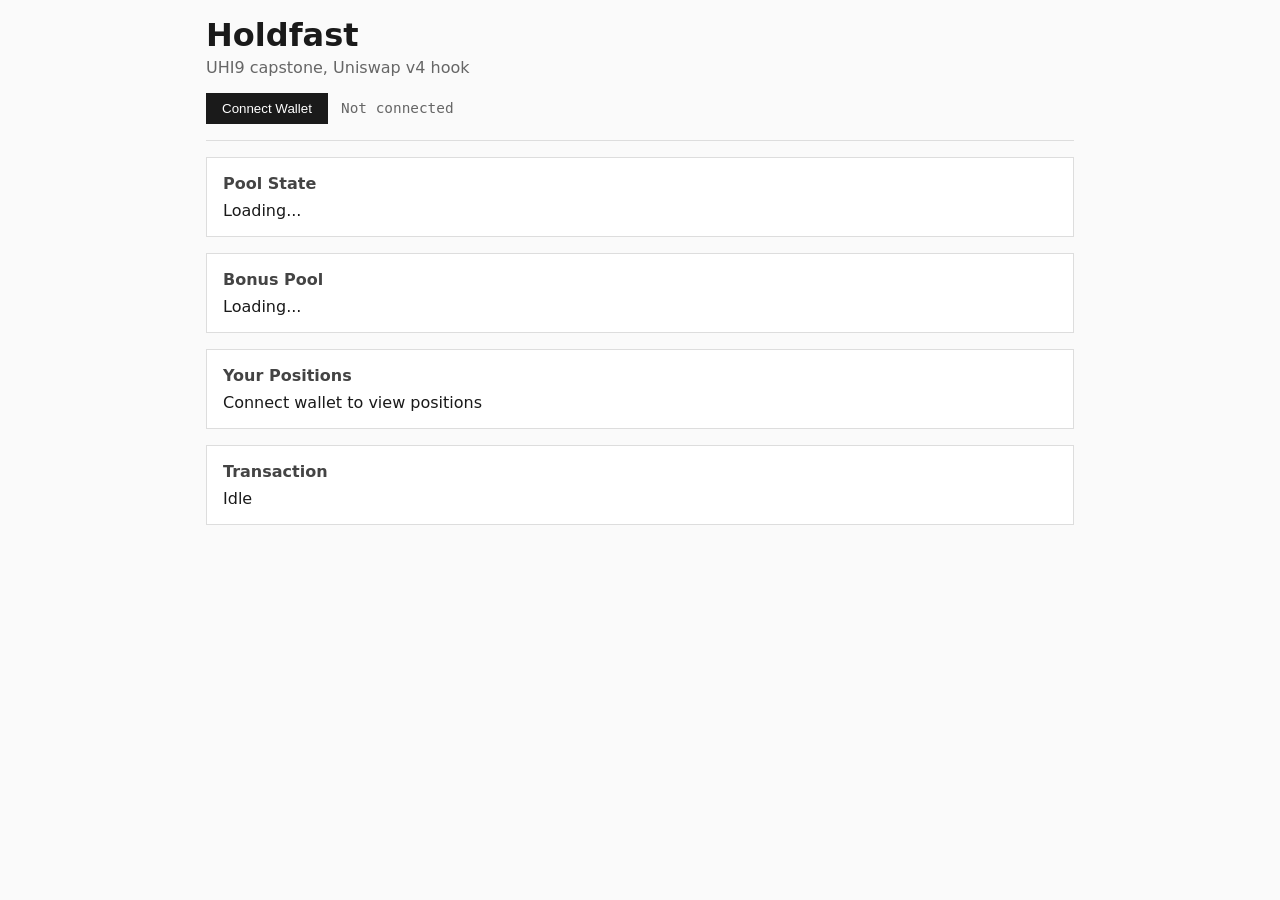
==== frontend/index.html @ cffe6409 "feat(frontend): scaffold vanilla JS dashboard with viem" ====
<!DOCTYPE html>
<html lang="en">
<head>
  <meta charset="UTF-8" />
  <title>Holdfast</title>
  <link rel="stylesheet" href="style.css" />
</head>
<body>
  <header>
    <h1>Holdfast</h1>
    <p class="subtitle">UHI9 capstone, Uniswap v4 hook</p>
    <button id="connect-btn">Connect Wallet</button>
    <span id="wallet-status">Not connected</span>
  </header>

  <main>
    <section id="pool-state">
      <h2>Pool State</h2>
      <div id="pool-state-body">Loading...</div>
    </section>

    <section id="bonus-pool">
      <h2>Bonus Pool</h2>
      <div id="bonus-pool-body">Loading...</div>
    </section>

    <section id="positions">
      <h2>Your Positions</h2>
      <div id="positions-body">Connect wallet to view positions</div>
    </section>

    <section id="tx-status">
      <h2>Transaction</h2>
      <div id="tx-status-body">Idle</div>
    </section>
  </main>

  <script type="module" src="script.js"></script>
</body>
</html>
---- frontend/style.css ----
* { box-sizing: border-box; }

body {
  font-family: system-ui, -apple-system, sans-serif;
  max-width: 900px;
  margin: 0 auto;
  padding: 1rem;
  background: #fafafa;
  color: #1a1a1a;
}

header {
  border-bottom: 1px solid #ddd;
  padding-bottom: 1rem;
  margin-bottom: 1rem;
}

h1 { margin: 0; }
.subtitle { color: #666; margin: 0.25rem 0 1rem; }

section {
  background: #fff;
  border: 1px solid #ddd;
  padding: 1rem;
  margin-bottom: 1rem;
}

section h2 {
  margin: 0 0 0.5rem;
  font-size: 1rem;
  color: #444;
}

button {
  padding: 0.5rem 1rem;
  background: #1a1a1a;
  color: #fff;
  border: none;
  cursor: pointer;
}

button:disabled {
  background: #999;
  cursor: not-allowed;
}

#wallet-status {
  margin-left: 0.5rem;
  font-family: monospace;
  font-size: 0.9rem;
  color: #666;
}

.position-card {
  border: 1px solid #ddd;
  padding: 0.75rem;
  margin-bottom: 0.5rem;
}

.progress-bar {
  background: #eee;
  height: 8px;
  margin: 0.25rem 0;
}

.progress-bar-fill {
  background: #1a1a1a;
  height: 100%;
}

.tier-bronze { color: #cd7f32; }
.tier-silver { color: #999; }
.tier-gold { color: #d4a017; }
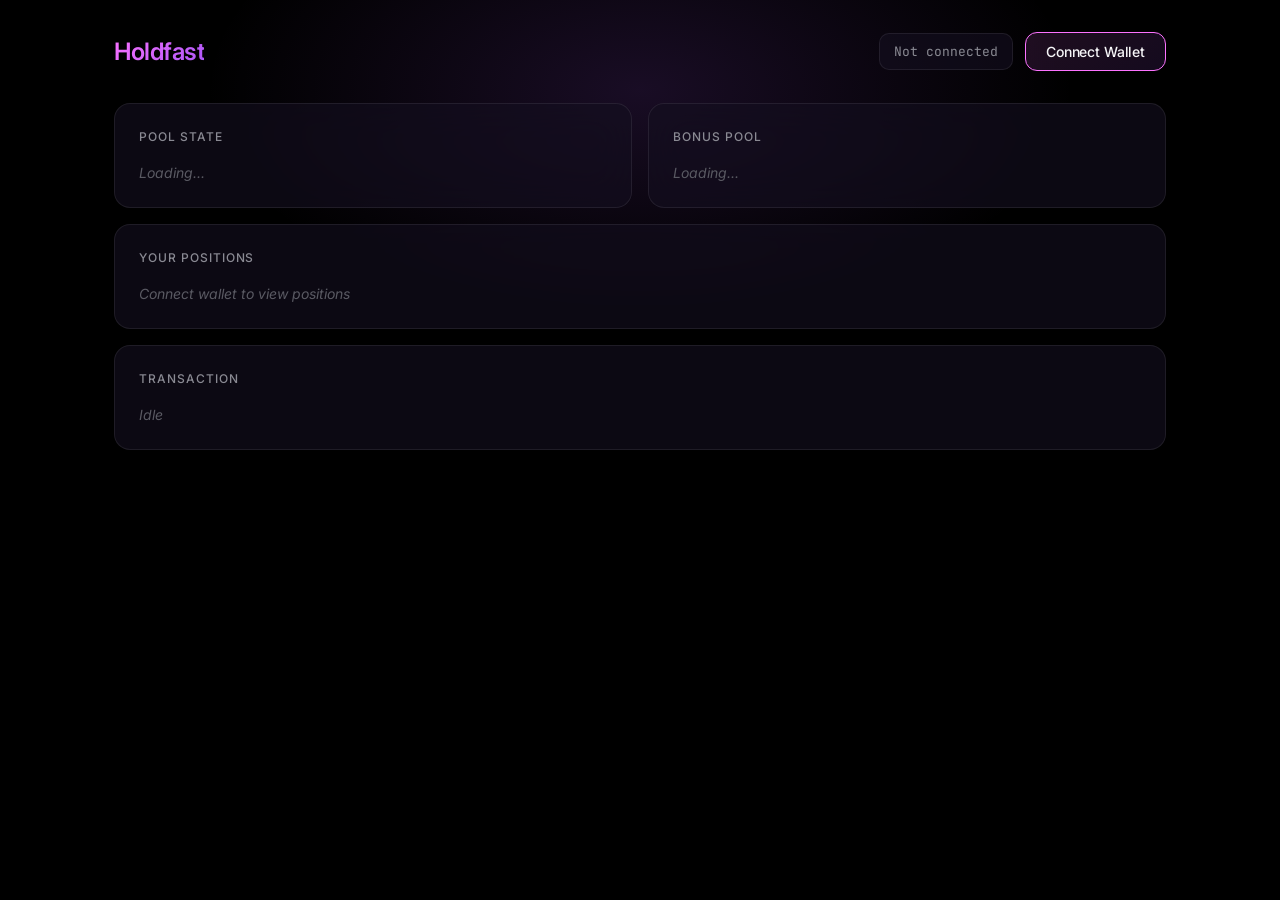
==== commit 87002b92: "feat(frontend): apply Unichain-inspired dark theme with glassmorphism" ====
--- a/frontend/index.html
+++ b/frontend/index.html
@@ -2,36 +2,49 @@
 <html lang="en">
 <head>
   <meta charset="UTF-8" />
+  <meta name="viewport" content="width=device-width, initial-scale=1.0" />
   <title>Holdfast</title>
+  <link rel="preconnect" href="https://fonts.googleapis.com">
+  <link rel="preconnect" href="https://fonts.gstatic.com" crossorigin>
+  <link href="https://fonts.googleapis.com/css2?family=Inter:wght@400;500;600;700&family=JetBrains+Mono:wght@400;500&display=swap" rel="stylesheet">
   <link rel="stylesheet" href="style.css" />
 </head>
 <body>
   <header>
     <h1>Holdfast</h1>
-    <p class="subtitle">UHI9 capstone, Uniswap v4 hook</p>
-    <button id="connect-btn">Connect Wallet</button>
-    <span id="wallet-status">Not connected</span>
+    <div id="wallet-actions">
+      <span id="wallet-status">Not connected</span>
+      <button id="connect-btn">Connect Wallet</button>
+    </div>
   </header>
 
   <main>
     <section id="pool-state">
       <h2>Pool State</h2>
-      <div id="pool-state-body">Loading...</div>
+      <div id="pool-state-body">
+        <p class="muted">Loading...</p>
+      </div>
     </section>
 
     <section id="bonus-pool">
       <h2>Bonus Pool</h2>
-      <div id="bonus-pool-body">Loading...</div>
+      <div id="bonus-pool-body">
+        <p class="muted">Loading...</p>
+      </div>
     </section>
 
     <section id="positions">
       <h2>Your Positions</h2>
-      <div id="positions-body">Connect wallet to view positions</div>
+      <div id="positions-body">
+        <p class="muted">Connect wallet to view positions</p>
+      </div>
     </section>
 
     <section id="tx-status">
       <h2>Transaction</h2>
-      <div id="tx-status-body">Idle</div>
+      <div id="tx-status-body">
+        <p class="muted">Idle</p>
+      </div>
     </section>
   </main>
 
--- a/frontend/style.css
+++ b/frontend/style.css
@@ -1,73 +1,296 @@
-* { box-sizing: border-box; }
+:root {
+  --bg: #000000;
+  --surface: rgba(20, 16, 32, 0.6);
+  --surface-hover: rgba(28, 22, 44, 0.7);
+  --border: rgba(255, 255, 255, 0.08);
+  --border-hover: rgba(255, 255, 255, 0.16);
+  --text: #f5f5f7;
+  --text-dim: #8a8a93;
+  --text-faint: #5a5a63;
+  --accent: #fc72ff;
+  --accent-2: #a855f7;
+  --accent-glow: rgba(252, 114, 255, 0.4);
+  --tier-bronze: #cd7f32;
+  --tier-silver: #c0c0c8;
+  --tier-gold: #f5c542;
+}
+
+* {
+  box-sizing: border-box;
+  margin: 0;
+  padding: 0;
+}
 
 body {
-  font-family: system-ui, -apple-system, sans-serif;
-  max-width: 900px;
+  font-family: 'Inter', -apple-system, BlinkMacSystemFont, sans-serif;
+  background: var(--bg);
+  color: var(--text);
+  min-height: 100vh;
+  line-height: 1.5;
+  overflow-x: hidden;
+  position: relative;
+}
+
+body::before {
+  content: '';
+  position: fixed;
+  top: -20%;
+  left: 50%;
+  transform: translateX(-50%);
+  width: 80%;
+  height: 60%;
+  background: radial-gradient(ellipse at center, rgba(168, 85, 247, 0.15) 0%, transparent 60%);
+  pointer-events: none;
+  z-index: 0;
+}
+
+header {
+  max-width: 1100px;
   margin: 0 auto;
-  padding: 1rem;
-  background: #fafafa;
-  color: #1a1a1a;
-}
-
-header {
-  border-bottom: 1px solid #ddd;
-  padding-bottom: 1rem;
+  padding: 2rem 1.5rem 1rem;
+  display: flex;
+  align-items: center;
+  justify-content: space-between;
+  position: relative;
+  z-index: 1;
+}
+
+header h1 {
+  font-size: 1.5rem;
+  font-weight: 600;
+  letter-spacing: -0.02em;
+  background: linear-gradient(135deg, #fc72ff 0%, #a855f7 100%);
+  -webkit-background-clip: text;
+  -webkit-text-fill-color: transparent;
+  background-clip: text;
+}
+
+#wallet-actions {
+  display: flex;
+  align-items: center;
+  gap: 0.75rem;
+}
+
+main {
+  max-width: 1100px;
+  margin: 0 auto;
+  padding: 1rem 1.5rem 4rem;
+  position: relative;
+  z-index: 1;
+  display: grid;
+  grid-template-columns: 1fr 1fr;
+  gap: 1rem;
+}
+
+section {
+  background: var(--surface);
+  border: 1px solid var(--border);
+  border-radius: 16px;
+  padding: 1.5rem;
+  backdrop-filter: blur(20px);
+  -webkit-backdrop-filter: blur(20px);
+  transition: border-color 0.2s ease;
+}
+
+section:hover {
+  border-color: var(--border-hover);
+}
+
+section h2 {
+  font-size: 0.75rem;
+  font-weight: 500;
+  text-transform: uppercase;
+  letter-spacing: 0.08em;
+  color: var(--text-dim);
   margin-bottom: 1rem;
 }
 
-h1 { margin: 0; }
-.subtitle { color: #666; margin: 0.25rem 0 1rem; }
-
-section {
-  background: #fff;
-  border: 1px solid #ddd;
-  padding: 1rem;
+#positions {
+  grid-column: 1 / -1;
+}
+
+#tx-status {
+  grid-column: 1 / -1;
+}
+
+button {
+  font-family: inherit;
+  font-size: 0.875rem;
+  font-weight: 500;
+  padding: 0.625rem 1.25rem;
+  border-radius: 12px;
+  border: 1px solid var(--accent);
+  background: linear-gradient(135deg, rgba(252, 114, 255, 0.12) 0%, rgba(168, 85, 247, 0.12) 100%);
+  color: var(--text);
+  cursor: pointer;
+  transition: all 0.2s ease;
+  letter-spacing: -0.01em;
+}
+
+button:hover:not(:disabled) {
+  background: linear-gradient(135deg, rgba(252, 114, 255, 0.2) 0%, rgba(168, 85, 247, 0.2) 100%);
+  box-shadow: 0 0 24px var(--accent-glow);
+}
+
+button:disabled {
+  opacity: 0.4;
+  cursor: not-allowed;
+  border-color: var(--border);
+  background: var(--surface);
+}
+
+#wallet-status {
+  font-family: 'JetBrains Mono', monospace;
+  font-size: 0.8125rem;
+  color: var(--text-dim);
+  padding: 0.5rem 0.875rem;
+  background: var(--surface);
+  border: 1px solid var(--border);
+  border-radius: 10px;
+}
+
+.stat-row {
+  display: flex;
+  justify-content: space-between;
+  align-items: center;
+  padding: 0.5rem 0;
+  font-size: 0.875rem;
+}
+
+.stat-row + .stat-row {
+  border-top: 1px solid var(--border);
+}
+
+.stat-label {
+  color: var(--text-dim);
+}
+
+.stat-value {
+  color: var(--text);
+  font-family: 'JetBrains Mono', monospace;
+  font-weight: 500;
+}
+
+.big-value {
+  font-size: 2rem;
+  font-weight: 600;
+  letter-spacing: -0.02em;
+  background: linear-gradient(135deg, #fc72ff 0%, #a855f7 100%);
+  -webkit-background-clip: text;
+  -webkit-text-fill-color: transparent;
+  background-clip: text;
+  margin: 0.5rem 0;
+}
+
+.muted {
+  color: var(--text-faint);
+  font-size: 0.875rem;
+  font-style: italic;
+}
+
+.position-card {
+  background: rgba(0, 0, 0, 0.3);
+  border: 1px solid var(--border);
+  border-radius: 12px;
+  padding: 1.25rem;
+  margin-top: 1rem;
+}
+
+.position-card + .position-card {
+  margin-top: 0.75rem;
+}
+
+.position-header {
+  display: flex;
+  align-items: center;
+  justify-content: space-between;
   margin-bottom: 1rem;
 }
 
-section h2 {
-  margin: 0 0 0.5rem;
-  font-size: 1rem;
-  color: #444;
-}
-
-button {
-  padding: 0.5rem 1rem;
-  background: #1a1a1a;
-  color: #fff;
-  border: none;
-  cursor: pointer;
-}
-
-button:disabled {
-  background: #999;
-  cursor: not-allowed;
-}
-
-#wallet-status {
-  margin-left: 0.5rem;
-  font-family: monospace;
+.position-id {
+  font-family: 'JetBrains Mono', monospace;
+  font-size: 0.875rem;
+  color: var(--text-dim);
+}
+
+.tier-badge {
+  display: inline-flex;
+  align-items: center;
+  gap: 0.4rem;
+  padding: 0.3rem 0.75rem;
+  border-radius: 999px;
+  font-size: 0.75rem;
+  font-weight: 600;
+  text-transform: uppercase;
+  letter-spacing: 0.06em;
+}
+
+.tier-badge::before {
+  content: '';
+  width: 6px;
+  height: 6px;
+  border-radius: 50%;
+  background: currentColor;
+}
+
+.tier-bronze { color: var(--tier-bronze); background: rgba(205, 127, 50, 0.12); border: 1px solid rgba(205, 127, 50, 0.3); }
+.tier-silver { color: var(--tier-silver); background: rgba(192, 192, 200, 0.12); border: 1px solid rgba(192, 192, 200, 0.3); }
+.tier-gold   { color: var(--tier-gold);   background: rgba(245, 197, 66, 0.14); border: 1px solid rgba(245, 197, 66, 0.35); }
+.tier-none   { color: var(--text-dim);    background: var(--surface);            border: 1px solid var(--border); }
+
+.position-stats {
+  display: grid;
+  grid-template-columns: repeat(2, 1fr);
+  gap: 0.75rem 1.5rem;
+  margin-bottom: 1rem;
+}
+
+.position-stat-label {
+  font-size: 0.75rem;
+  color: var(--text-dim);
+  text-transform: uppercase;
+  letter-spacing: 0.05em;
+  margin-bottom: 0.2rem;
+}
+
+.position-stat-value {
+  font-family: 'JetBrains Mono', monospace;
   font-size: 0.9rem;
-  color: #666;
-}
-
-.position-card {
-  border: 1px solid #ddd;
-  padding: 0.75rem;
-  margin-bottom: 0.5rem;
+  color: var(--text);
+}
+
+.progress-block {
+  margin: 1rem 0;
+}
+
+.progress-label {
+  display: flex;
+  justify-content: space-between;
+  font-size: 0.75rem;
+  color: var(--text-dim);
+  margin-bottom: 0.4rem;
 }
 
 .progress-bar {
-  background: #eee;
-  height: 8px;
-  margin: 0.25rem 0;
-}
-
-.progress-bar-fill {
-  background: #1a1a1a;
+  height: 6px;
+  background: rgba(255, 255, 255, 0.04);
+  border-radius: 3px;
+  overflow: hidden;
+  position: relative;
+}
+
+.progress-fill {
   height: 100%;
-}
-
-.tier-bronze { color: #cd7f32; }
-.tier-silver { color: #999; }
-.tier-gold { color: #d4a017; }
+  background: linear-gradient(90deg, #fc72ff 0%, #a855f7 100%);
+  border-radius: 3px;
+  transition: width 0.4s ease;
+  box-shadow: 0 0 12px var(--accent-glow);
+}
+
+.tx-pending { color: var(--accent); }
+.tx-success { color: #4ade80; }
+.tx-error   { color: #f87171; }
+
+@media (max-width: 720px) {
+  main { grid-template-columns: 1fr; }
+}
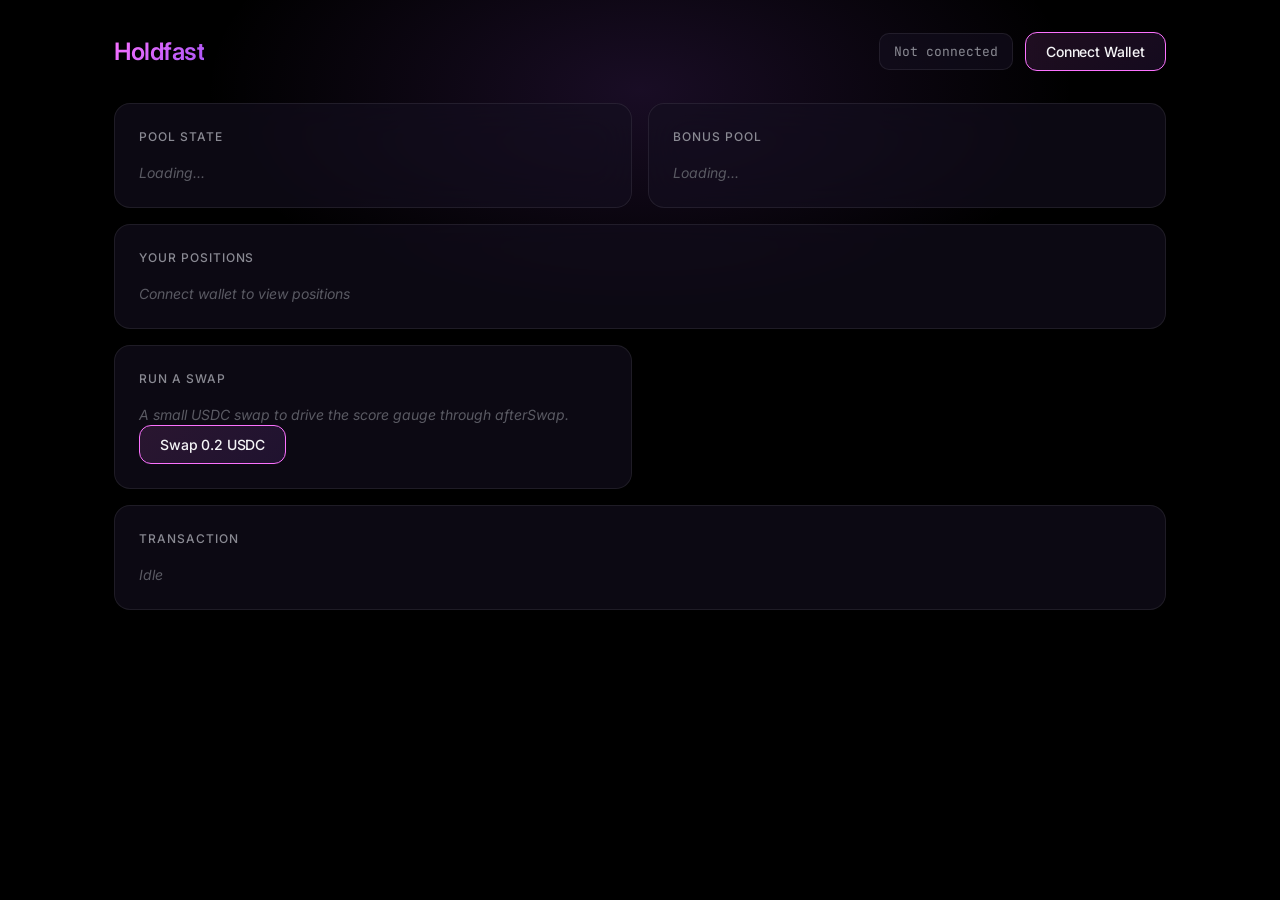
==== commit be1a2a9d: "Add swap action to drive score gauge through afterSwap" ====
--- a/frontend/index.html
+++ b/frontend/index.html
@@ -40,6 +40,14 @@
       </div>
     </section>
 
+    <section id="swap-panel">
+      <h2>Run a Swap</h2>
+      <div id="swap-body">
+        <p class="muted">A small USDC swap to drive the score gauge through afterSwap.</p>
+        <button id="swap-btn" class="claim-btn">Swap 0.2 USDC</button>
+      </div>
+    </section>
+
     <section id="tx-status">
       <h2>Transaction</h2>
       <div id="tx-status-body">
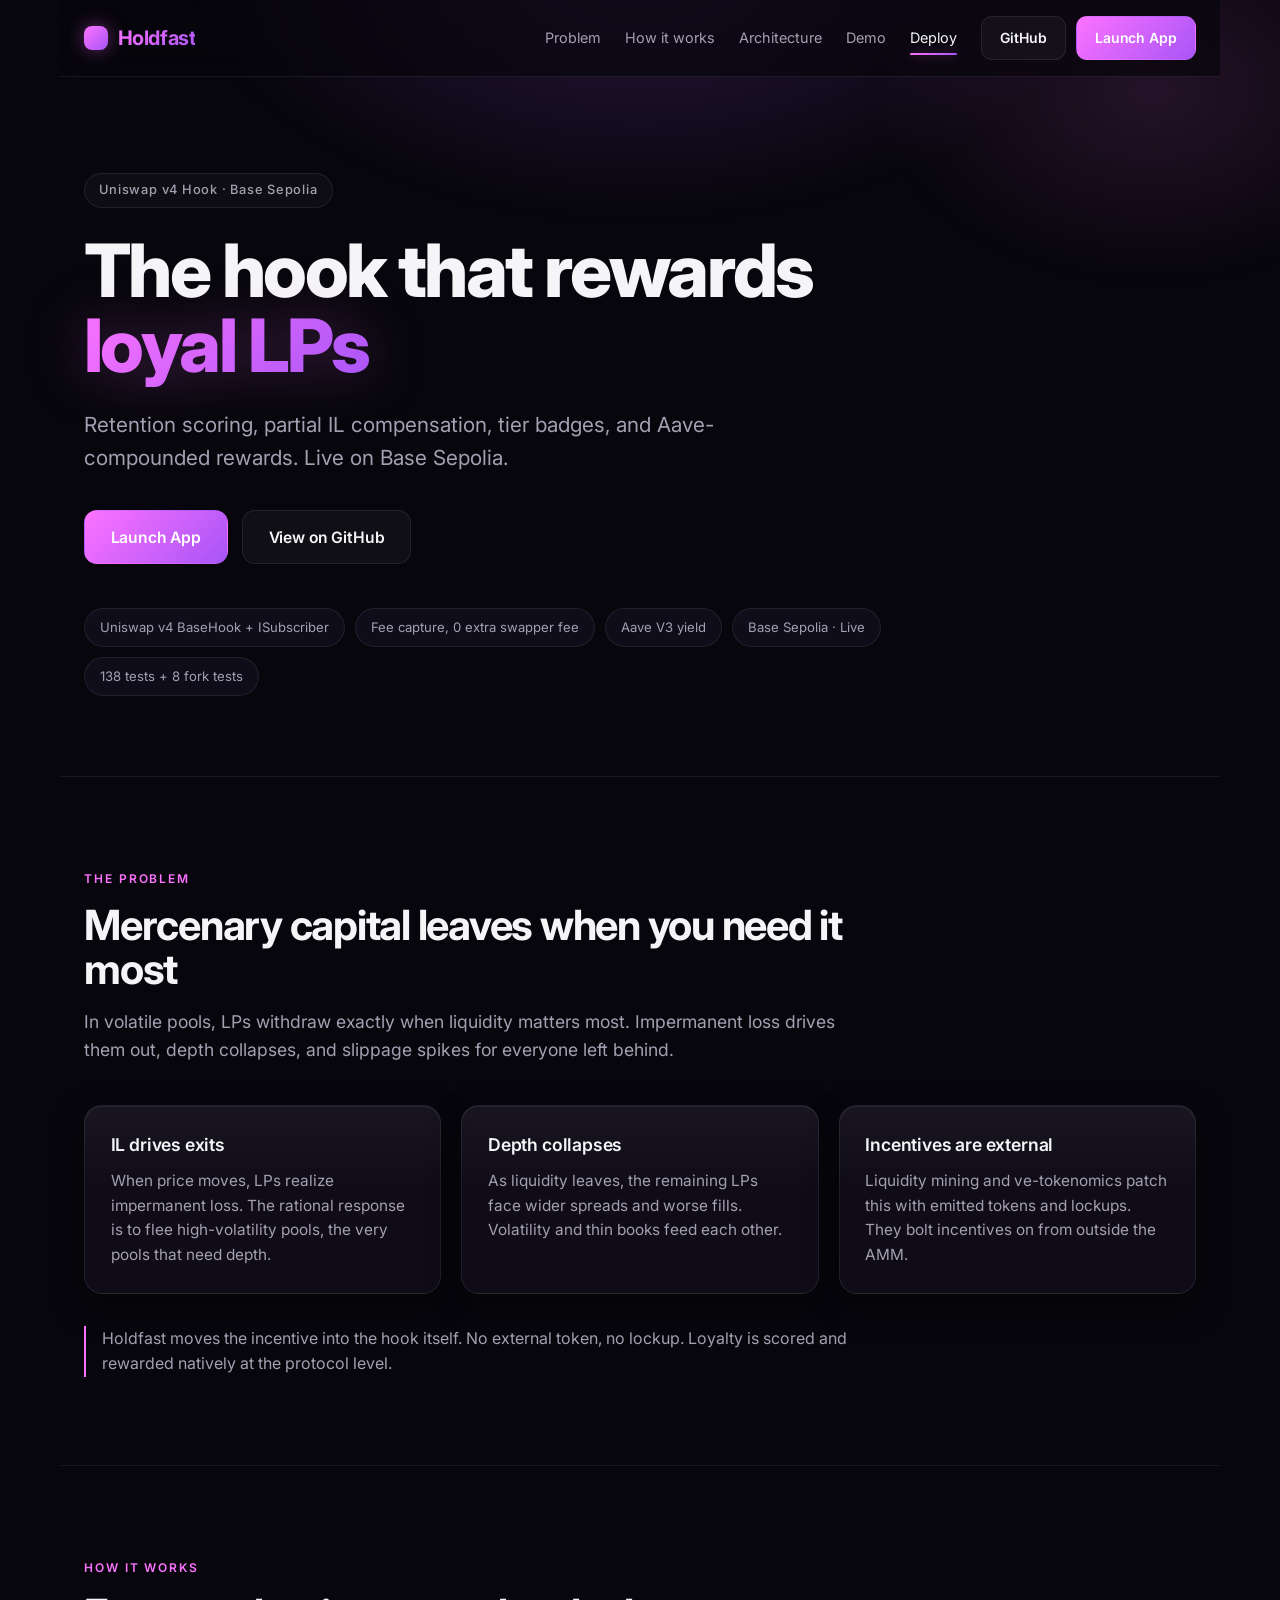
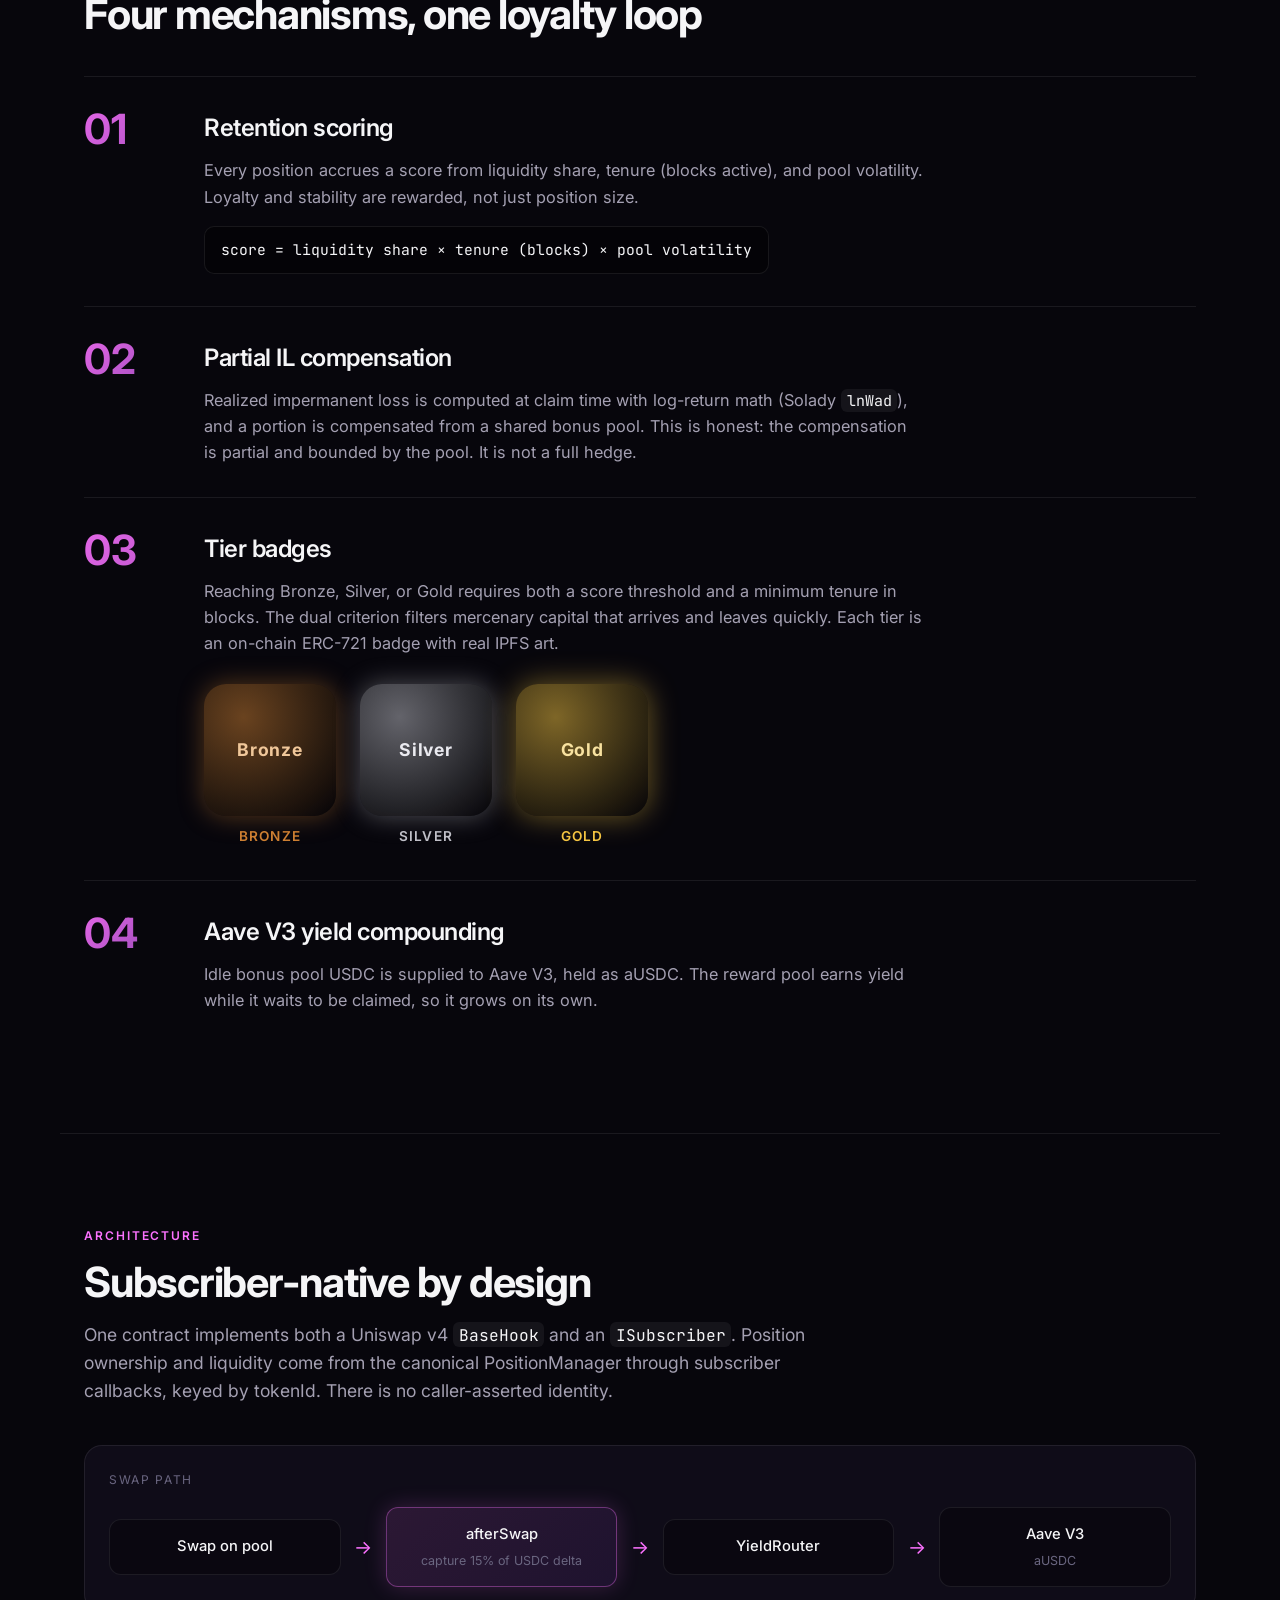
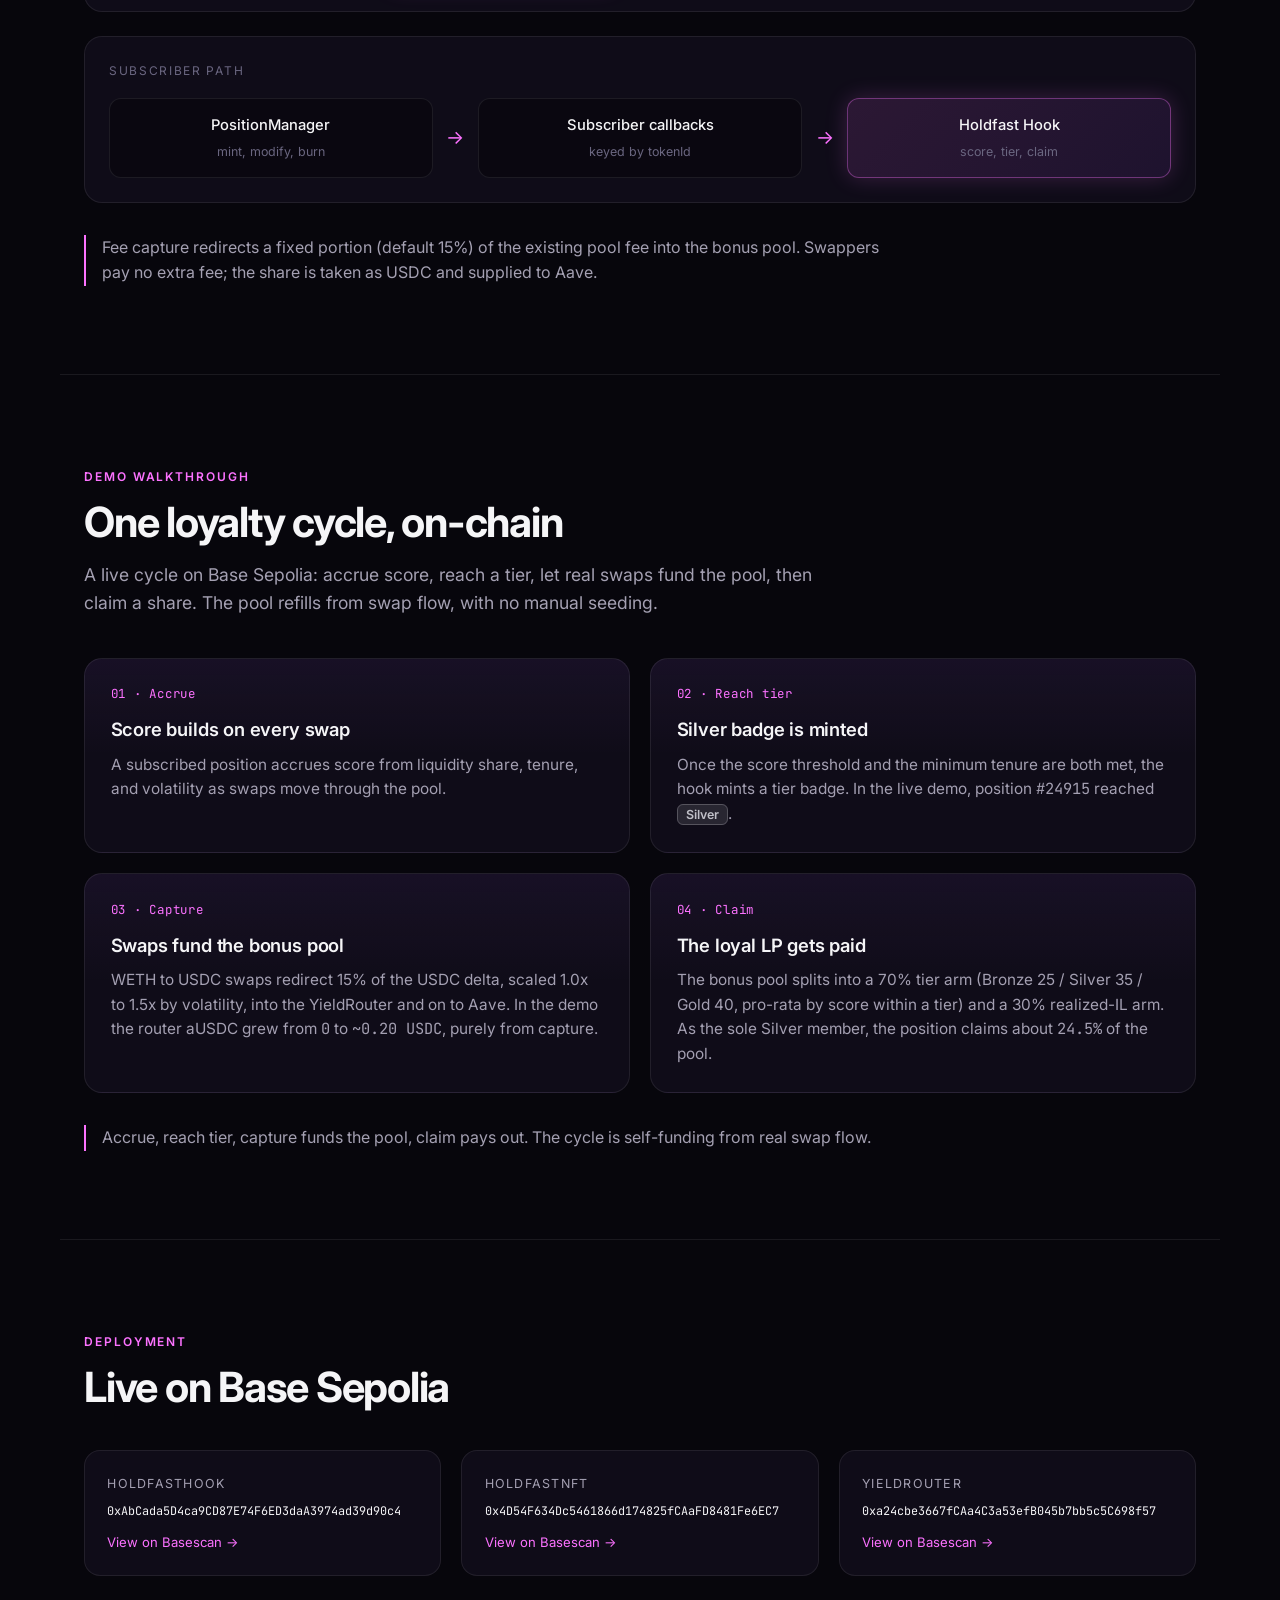
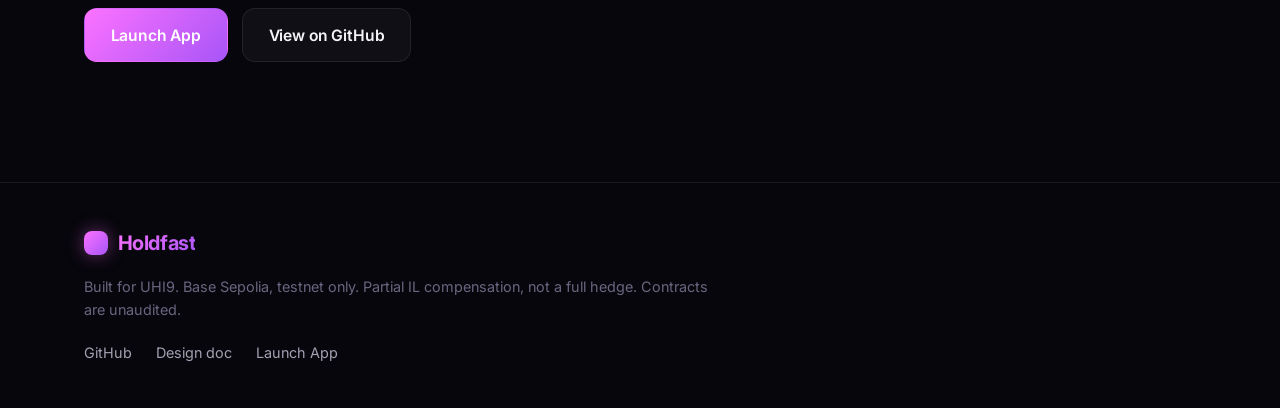
==== commit e6160154: "feat(frontend): serve landing at root, move dApp to app.html Promote the landing page to the site ro" ====
--- a/frontend/index.html
+++ b/frontend/index.html
@@ -3,59 +3,285 @@
 <head>
   <meta charset="UTF-8" />
   <meta name="viewport" content="width=device-width, initial-scale=1.0" />
-  <title>Holdfast</title>
+  <title>Holdfast - A Uniswap v4 hook that rewards loyal liquidity</title>
+  <meta name="description" content="Holdfast is a Uniswap v4 hook that rewards LP loyalty in volatile pools: retention scoring, partial IL compensation, tier badges, and Aave-compounded rewards. Live on Base Sepolia." />
   <link rel="preconnect" href="https://fonts.googleapis.com">
   <link rel="preconnect" href="https://fonts.gstatic.com" crossorigin>
-  <link href="https://fonts.googleapis.com/css2?family=Inter:wght@400;500;600;700&family=JetBrains+Mono:wght@400;500&display=swap" rel="stylesheet">
-  <link rel="stylesheet" href="style.css" />
+  <link href="https://fonts.googleapis.com/css2?family=Inter:wght@400;500;600;700;800&family=JetBrains+Mono:wght@400;500&display=swap" rel="stylesheet">
+  <link rel="stylesheet" href="landing.css" />
+  <script>
+    // UI only: tier badge image fallback. Try ipfs.io, then the Pinata gateway, then reveal a
+    // CSS medallion. No contract or data logic.
+    window.badgeFallback = function (img) {
+      const cid = (img.getAttribute("src").split("/ipfs/")[1] || "").split("?")[0];
+      if (img.dataset.fb !== "1" && cid) {
+        img.dataset.fb = "1";
+        img.src = "https://gateway.pinata.cloud/ipfs/" + cid;
+      } else {
+        img.style.display = "none";
+        const fig = img.closest(".badge-art");
+        if (fig) fig.classList.add("show-fallback");
+      }
+    };
+  </script>
 </head>
 <body>
-  <header>
-    <h1>Holdfast</h1>
-    <div id="wallet-actions">
-      <span id="wallet-status">Not connected</span>
-      <button id="connect-btn">Connect Wallet</button>
+  <header class="nav">
+    <a class="brand" href="#hero">
+      <span class="brand-mark"></span>
+      <span class="brand-name">Holdfast</span>
+    </a>
+    <nav class="nav-links">
+      <a class="nav-link" href="#problem">Problem</a>
+      <a class="nav-link" href="#mechanism">How it works</a>
+      <a class="nav-link" href="#architecture">Architecture</a>
+      <a class="nav-link" href="#demo">Demo</a>
+      <a class="nav-link" href="#deploy">Deploy</a>
+    </nav>
+    <div class="nav-actions">
+      <a class="btn btn-ghost" href="https://github.com/eylulbalcilar/holdfast-hook" target="_blank" rel="noopener">GitHub</a>
+      <a class="btn btn-primary" href="./app.html">Launch App</a>
     </div>
   </header>
 
   <main>
-    <section id="pool-state">
-      <h2>Pool State</h2>
-      <div id="pool-state-body">
-        <p class="muted">Loading...</p>
-      </div>
-    </section>
-
-    <section id="bonus-pool">
-      <h2>Bonus Pool</h2>
-      <div id="bonus-pool-body">
-        <p class="muted">Loading...</p>
-      </div>
-    </section>
-
-    <section id="positions">
-      <h2>Your Positions</h2>
-      <div id="positions-body">
-        <p class="muted">Connect wallet to view positions</p>
-      </div>
-    </section>
-
-    <section id="swap-panel">
-      <h2>Run a Swap</h2>
-      <div id="swap-body">
-        <p class="muted">A small USDC swap to drive the score gauge through afterSwap.</p>
-        <button id="swap-btn" class="claim-btn">Swap 0.2 USDC</button>
-      </div>
-    </section>
-
-    <section id="tx-status">
-      <h2>Transaction</h2>
-      <div id="tx-status-body">
-        <p class="muted">Idle</p>
+    <!-- HERO -->
+    <section id="hero" class="hero">
+      <div class="hero-inner">
+        <span class="eyebrow">Uniswap v4 Hook &middot; Base Sepolia</span>
+        <h1 class="hero-title">The hook that rewards<br><span class="grad">loyal LPs</span></h1>
+        <p class="hero-sub">Retention scoring, partial IL compensation, tier badges, and Aave-compounded rewards. Live on Base Sepolia.</p>
+        <div class="hero-cta">
+          <a class="btn btn-primary btn-lg" href="./app.html">Launch App</a>
+          <a class="btn btn-ghost btn-lg" href="https://github.com/eylulbalcilar/holdfast-hook" target="_blank" rel="noopener">View on GitHub</a>
+        </div>
+        <div class="badges">
+          <span class="chip">Uniswap v4 BaseHook + ISubscriber</span>
+          <span class="chip">Fee capture, 0 extra swapper fee</span>
+          <span class="chip">Aave V3 yield</span>
+          <span class="chip">Base Sepolia &middot; Live</span>
+          <span class="chip">138 tests + 8 fork tests</span>
+        </div>
+      </div>
+    </section>
+
+    <!-- PROBLEM -->
+    <section id="problem" class="section">
+      <div class="section-head">
+        <span class="kicker">The problem</span>
+        <h2>Mercenary capital leaves when you need it most</h2>
+        <p class="lead">In volatile pools, LPs withdraw exactly when liquidity matters most. Impermanent loss drives them out, depth collapses, and slippage spikes for everyone left behind.</p>
+      </div>
+      <div class="grid-3">
+        <div class="card">
+          <h3>IL drives exits</h3>
+          <p>When price moves, LPs realize impermanent loss. The rational response is to flee high-volatility pools, the very pools that need depth.</p>
+        </div>
+        <div class="card">
+          <h3>Depth collapses</h3>
+          <p>As liquidity leaves, the remaining LPs face wider spreads and worse fills. Volatility and thin books feed each other.</p>
+        </div>
+        <div class="card">
+          <h3>Incentives are external</h3>
+          <p>Liquidity mining and ve-tokenomics patch this with emitted tokens and lockups. They bolt incentives on from outside the AMM.</p>
+        </div>
+      </div>
+      <p class="section-note">Holdfast moves the incentive into the hook itself. No external token, no lockup. Loyalty is scored and rewarded natively at the protocol level.</p>
+    </section>
+
+    <!-- MECHANISM -->
+    <section id="mechanism" class="section">
+      <div class="section-head">
+        <span class="kicker">How it works</span>
+        <h2>Four mechanisms, one loyalty loop</h2>
+      </div>
+
+      <div class="mech">
+        <div class="mech-num">01</div>
+        <div class="mech-body">
+          <h3>Retention scoring</h3>
+          <p>Every position accrues a score from liquidity share, tenure (blocks active), and pool volatility. Loyalty and stability are rewarded, not just position size.</p>
+          <code class="formula">score  =  liquidity share  &times;  tenure (blocks)  &times;  pool volatility</code>
+        </div>
+      </div>
+
+      <div class="mech">
+        <div class="mech-num">02</div>
+        <div class="mech-body">
+          <h3>Partial IL compensation</h3>
+          <p>Realized impermanent loss is computed at claim time with log-return math (Solady <code class="inline">lnWad</code>), and a portion is compensated from a shared bonus pool. This is honest: the compensation is partial and bounded by the pool. It is not a full hedge.</p>
+        </div>
+      </div>
+
+      <div class="mech">
+        <div class="mech-num">03</div>
+        <div class="mech-body">
+          <h3>Tier badges</h3>
+          <p>Reaching Bronze, Silver, or Gold requires both a score threshold and a minimum tenure in blocks. The dual criterion filters mercenary capital that arrives and leaves quickly. Each tier is an on-chain ERC-721 badge with real IPFS art.</p>
+          <div class="badge-row">
+            <figure class="badge-art" data-tier="bronze">
+              <img loading="lazy" alt="Holdfast Bronze badge" src="https://ipfs.io/ipfs/bafybeib4dfg5kskb2lhzzqtnnc73qhk4ozvj47dgjvlasznxwzziqmawtu" onerror="badgeFallback(this)" />
+              <span class="badge-fallback">Bronze</span>
+              <figcaption>Bronze</figcaption>
+            </figure>
+            <figure class="badge-art" data-tier="silver">
+              <img loading="lazy" alt="Holdfast Silver badge" src="https://ipfs.io/ipfs/bafybeihuecdmxzpenppjpednxceasu3443oegd3h6fdk24vxzzspuihu7y" onerror="badgeFallback(this)" />
+              <span class="badge-fallback">Silver</span>
+              <figcaption>Silver</figcaption>
+            </figure>
+            <figure class="badge-art" data-tier="gold">
+              <img loading="lazy" alt="Holdfast Gold badge" src="https://ipfs.io/ipfs/bafybeigexmwtn6ke3ihm7skthoupw2rjprir6eehmwsylabfsggp6nnyiu" onerror="badgeFallback(this)" />
+              <span class="badge-fallback">Gold</span>
+              <figcaption>Gold</figcaption>
+            </figure>
+          </div>
+        </div>
+      </div>
+
+      <div class="mech">
+        <div class="mech-num">04</div>
+        <div class="mech-body">
+          <h3>Aave V3 yield compounding</h3>
+          <p>Idle bonus pool USDC is supplied to Aave V3, held as aUSDC. The reward pool earns yield while it waits to be claimed, so it grows on its own.</p>
+        </div>
+      </div>
+    </section>
+
+    <!-- ARCHITECTURE -->
+    <section id="architecture" class="section">
+      <div class="section-head">
+        <span class="kicker">Architecture</span>
+        <h2>Subscriber-native by design</h2>
+        <p class="lead">One contract implements both a Uniswap v4 <code class="inline">BaseHook</code> and an <code class="inline">ISubscriber</code>. Position ownership and liquidity come from the canonical PositionManager through subscriber callbacks, keyed by tokenId. There is no caller-asserted identity.</p>
+      </div>
+
+      <div class="diagram">
+        <div class="flow">
+          <div class="flow-label">Swap path</div>
+          <div class="flow-row">
+            <div class="node">Swap on pool</div>
+            <span class="arrow">&rarr;</span>
+            <div class="node node-accent">afterSwap<br><small>capture 15% of USDC delta</small></div>
+            <span class="arrow">&rarr;</span>
+            <div class="node">YieldRouter</div>
+            <span class="arrow">&rarr;</span>
+            <div class="node">Aave V3<br><small>aUSDC</small></div>
+          </div>
+        </div>
+        <div class="flow">
+          <div class="flow-label">Subscriber path</div>
+          <div class="flow-row">
+            <div class="node">PositionManager<br><small>mint, modify, burn</small></div>
+            <span class="arrow">&rarr;</span>
+            <div class="node">Subscriber callbacks<br><small>keyed by tokenId</small></div>
+            <span class="arrow">&rarr;</span>
+            <div class="node node-accent">Holdfast Hook<br><small>score, tier, claim</small></div>
+          </div>
+        </div>
+      </div>
+      <p class="section-note">Fee capture redirects a fixed portion (default 15%) of the existing pool fee into the bonus pool. Swappers pay no extra fee; the share is taken as USDC and supplied to Aave.</p>
+    </section>
+
+    <!-- DEMO -->
+    <section id="demo" class="section">
+      <div class="section-head">
+        <span class="kicker">Demo walkthrough</span>
+        <h2>One loyalty cycle, on-chain</h2>
+        <p class="lead">A live cycle on Base Sepolia: accrue score, reach a tier, let real swaps fund the pool, then claim a share. The pool refills from swap flow, with no manual seeding.</p>
+      </div>
+
+      <ol class="steps">
+        <li class="step">
+          <div class="step-k">01 &middot; Accrue</div>
+          <h3>Score builds on every swap</h3>
+          <p>A subscribed position accrues score from liquidity share, tenure, and volatility as swaps move through the pool.</p>
+        </li>
+        <li class="step">
+          <div class="step-k">02 &middot; Reach tier</div>
+          <h3>Silver badge is minted</h3>
+          <p>Once the score threshold and the minimum tenure are both met, the hook mints a tier badge. In the live demo, position <span class="mono">#24915</span> reached <span class="tier-tag silver">Silver</span>.</p>
+        </li>
+        <li class="step">
+          <div class="step-k">03 &middot; Capture</div>
+          <h3>Swaps fund the bonus pool</h3>
+          <p>WETH to USDC swaps redirect 15% of the USDC delta, scaled 1.0x to 1.5x by volatility, into the YieldRouter and on to Aave. In the demo the router aUSDC grew from <span class="mono">0</span> to <span class="mono">~0.20 USDC</span>, purely from capture.</p>
+        </li>
+        <li class="step">
+          <div class="step-k">04 &middot; Claim</div>
+          <h3>The loyal LP gets paid</h3>
+          <p>The bonus pool splits into a 70% tier arm (Bronze 25 / Silver 35 / Gold 40, pro-rata by score within a tier) and a 30% realized-IL arm. As the sole Silver member, the position claims about <span class="mono">24.5%</span> of the pool.</p>
+        </li>
+      </ol>
+      <p class="section-note">Accrue, reach tier, capture funds the pool, claim pays out. The cycle is self-funding from real swap flow.</p>
+    </section>
+
+    <!-- DEPLOY -->
+    <section id="deploy" class="section">
+      <div class="section-head">
+        <span class="kicker">Deployment</span>
+        <h2>Live on Base Sepolia</h2>
+      </div>
+      <div class="grid-3">
+        <a class="addr-card" href="https://sepolia.basescan.org/address/0xAbCada5D4ca9CD87E74F6ED3daA3974ad39d90c4" target="_blank" rel="noopener">
+          <span class="addr-label">HoldfastHook</span>
+          <span class="addr mono">0xAbCada5D4ca9CD87E74F6ED3daA3974ad39d90c4</span>
+          <span class="addr-link">View on Basescan &rarr;</span>
+        </a>
+        <a class="addr-card" href="https://sepolia.basescan.org/address/0x4D54F634Dc5461866d174825fCAaFD8481Fe6EC7" target="_blank" rel="noopener">
+          <span class="addr-label">HoldfastNFT</span>
+          <span class="addr mono">0x4D54F634Dc5461866d174825fCAaFD8481Fe6EC7</span>
+          <span class="addr-link">View on Basescan &rarr;</span>
+        </a>
+        <a class="addr-card" href="https://sepolia.basescan.org/address/0xa24cbe3667fCAa4C3a53efB045b7bb5c5C698f57" target="_blank" rel="noopener">
+          <span class="addr-label">YieldRouter</span>
+          <span class="addr mono">0xa24cbe3667fCAa4C3a53efB045b7bb5c5C698f57</span>
+          <span class="addr-link">View on Basescan &rarr;</span>
+        </a>
+      </div>
+      <div class="deploy-cta">
+        <a class="btn btn-primary btn-lg" href="./app.html">Launch App</a>
+        <a class="btn btn-ghost btn-lg" href="https://github.com/eylulbalcilar/holdfast-hook" target="_blank" rel="noopener">View on GitHub</a>
       </div>
     </section>
   </main>
 
-  <script type="module" src="script.js"></script>
+  <footer class="footer">
+    <div class="footer-inner">
+      <div class="footer-brand">
+        <span class="brand-mark"></span>
+        <span class="brand-name">Holdfast</span>
+      </div>
+      <p class="footer-note">Built for UHI9. Base Sepolia, testnet only. Partial IL compensation, not a full hedge. Contracts are unaudited.</p>
+      <div class="footer-links">
+        <a href="https://github.com/eylulbalcilar/holdfast-hook" target="_blank" rel="noopener">GitHub</a>
+        <a href="https://github.com/eylulbalcilar/holdfast-hook/blob/main/docs/DESIGN.md" target="_blank" rel="noopener">Design doc</a>
+        <a href="./app.html">Launch App</a>
+      </div>
+    </div>
+  </footer>
+
+  <!-- UI only: highlight the active nav link while scrolling. No contract or data logic. -->
+  <script>
+    (function () {
+      const links = Array.from(document.querySelectorAll(".nav-link"));
+      const map = {};
+      links.forEach((a) => {
+        const id = a.getAttribute("href").slice(1);
+        if (id) map[id] = a;
+      });
+      const targets = Object.keys(map).map((id) => document.getElementById(id)).filter(Boolean);
+      const setActive = (id) => links.forEach((a) => a.classList.toggle("active", map[id] === a));
+      if ("IntersectionObserver" in window && targets.length) {
+        const obs = new IntersectionObserver(
+          (entries) => {
+            const vis = entries.filter((e) => e.isIntersecting).sort((a, b) => b.intersectionRatio - a.intersectionRatio)[0];
+            if (vis) setActive(vis.target.id);
+          },
+          { rootMargin: "-40% 0px -55% 0px", threshold: [0, 0.2, 0.6, 1] }
+        );
+        targets.forEach((t) => obs.observe(t));
+      }
+    })();
+  </script>
 </body>
 </html>
--- a/frontend/landing.css
+++ b/frontend/landing.css
@@ -0,0 +1,533 @@
+:root {
+  --bg: #07060c;
+  --surface: rgba(22, 18, 34, 0.6);
+  --surface-2: rgba(30, 24, 46, 0.45);
+  --border: rgba(255, 255, 255, 0.08);
+  --border-hover: rgba(255, 255, 255, 0.18);
+  --text: #f5f5f7;
+  --text-dim: #a4a0b2;
+  --text-faint: #6a6680;
+  --accent: #fc72ff;
+  --accent-2: #a855f7;
+  --accent-glow: rgba(252, 114, 255, 0.4);
+  --bronze: #cd7f32;
+  --silver: #c0c0c8;
+  --gold: #f5c542;
+  --maxw: 1160px;
+}
+
+* { box-sizing: border-box; margin: 0; padding: 0; }
+
+html { scroll-behavior: smooth; }
+
+body {
+  font-family: 'Inter', -apple-system, BlinkMacSystemFont, sans-serif;
+  background: var(--bg);
+  color: var(--text);
+  line-height: 1.6;
+  -webkit-font-smoothing: antialiased;
+  overflow-x: hidden;
+}
+
+body::before {
+  content: '';
+  position: fixed;
+  inset: 0;
+  background:
+    radial-gradient(60% 50% at 50% -5%, rgba(168, 85, 247, 0.22) 0%, transparent 60%),
+    radial-gradient(40% 40% at 90% 10%, rgba(252, 114, 255, 0.12) 0%, transparent 55%);
+  pointer-events: none;
+  z-index: 0;
+}
+
+a { color: inherit; text-decoration: none; }
+code, .mono { font-family: 'JetBrains Mono', monospace; }
+
+/* ---------- Nav ---------- */
+.nav {
+  position: sticky;
+  top: 0;
+  z-index: 20;
+  display: flex;
+  align-items: center;
+  gap: 1.5rem;
+  max-width: var(--maxw);
+  margin: 0 auto;
+  padding: 1rem 1.5rem;
+  background: rgba(7, 6, 12, 0.65);
+  backdrop-filter: blur(16px);
+  -webkit-backdrop-filter: blur(16px);
+  border-bottom: 1px solid var(--border);
+}
+
+.brand { display: flex; align-items: center; gap: 0.6rem; }
+
+.brand-mark {
+  width: 24px;
+  height: 24px;
+  border-radius: 8px;
+  background: linear-gradient(135deg, #fc72ff 0%, #a855f7 100%);
+  box-shadow: 0 0 18px var(--accent-glow);
+}
+
+.brand-name {
+  font-family: 'Inter', sans-serif;
+  font-size: 1.25rem;
+  font-weight: 700;
+  letter-spacing: -0.02em;
+  background: linear-gradient(135deg, #fc72ff 0%, #a855f7 100%);
+  -webkit-background-clip: text;
+  -webkit-text-fill-color: transparent;
+  background-clip: text;
+}
+
+.nav-links { display: flex; gap: 1.5rem; margin-left: auto; }
+
+.nav-link {
+  font-size: 0.9rem;
+  color: var(--text-dim);
+  transition: color 0.18s ease;
+  position: relative;
+  padding: 0.25rem 0;
+}
+
+.nav-link:hover { color: var(--text); }
+
+.nav-link.active { color: var(--text); }
+
+.nav-link.active::after {
+  content: '';
+  position: absolute;
+  left: 0; right: 0; bottom: -2px;
+  height: 2px;
+  border-radius: 2px;
+  background: linear-gradient(90deg, var(--accent), var(--accent-2));
+  box-shadow: 0 0 10px var(--accent-glow);
+}
+
+.nav-actions { display: flex; gap: 0.6rem; }
+
+/* ---------- Buttons ---------- */
+.btn {
+  display: inline-flex;
+  align-items: center;
+  justify-content: center;
+  font-family: inherit;
+  font-size: 0.875rem;
+  font-weight: 600;
+  letter-spacing: -0.01em;
+  padding: 0.6rem 1.15rem;
+  border-radius: 11px;
+  border: 1px solid transparent;
+  cursor: pointer;
+  transition: transform 0.12s ease, box-shadow 0.2s ease, background 0.2s ease, border-color 0.2s ease;
+  white-space: nowrap;
+}
+
+.btn-lg { font-size: 0.98rem; padding: 0.85rem 1.6rem; border-radius: 13px; }
+
+.btn-primary {
+  color: #fff;
+  background: linear-gradient(135deg, #fc72ff 0%, #a855f7 100%);
+  box-shadow: 0 0 0 rgba(0, 0, 0, 0);
+}
+
+.btn-primary:hover {
+  transform: translateY(-1px);
+  box-shadow: 0 0 30px var(--accent-glow);
+}
+
+.btn-ghost {
+  color: var(--text);
+  background: rgba(255, 255, 255, 0.04);
+  border-color: var(--border);
+}
+
+.btn-ghost:hover { border-color: var(--border-hover); background: rgba(255, 255, 255, 0.07); transform: translateY(-1px); }
+
+/* ---------- Layout ---------- */
+main { position: relative; z-index: 1; }
+
+.section {
+  max-width: var(--maxw);
+  margin: 0 auto;
+  padding: 5.5rem 1.5rem;
+  border-top: 1px solid var(--border);
+}
+
+.section-head { max-width: 760px; margin-bottom: 2.5rem; }
+
+.kicker {
+  display: inline-block;
+  font-size: 0.75rem;
+  font-weight: 600;
+  text-transform: uppercase;
+  letter-spacing: 0.16em;
+  color: var(--accent);
+  margin-bottom: 0.9rem;
+}
+
+.section h2 {
+  font-family: 'Inter', sans-serif;
+  font-size: clamp(1.8rem, 3.5vw, 2.6rem);
+  font-weight: 700;
+  letter-spacing: -0.03em;
+  line-height: 1.08;
+}
+
+.lead {
+  margin-top: 1rem;
+  font-size: 1.1rem;
+  color: var(--text-dim);
+}
+
+.section-note {
+  max-width: 820px;
+  margin-top: 2rem;
+  font-size: 1rem;
+  color: var(--text-dim);
+  padding-left: 1rem;
+  border-left: 2px solid var(--accent);
+}
+
+/* ---------- Hero ---------- */
+.hero {
+  max-width: var(--maxw);
+  margin: 0 auto;
+  padding: 6rem 1.5rem 5rem;
+  position: relative;
+  z-index: 1;
+}
+
+.hero-inner { max-width: 880px; }
+
+.eyebrow {
+  display: inline-block;
+  font-size: 0.8rem;
+  font-weight: 500;
+  letter-spacing: 0.06em;
+  color: var(--text-dim);
+  padding: 0.4rem 0.9rem;
+  border: 1px solid var(--border);
+  border-radius: 999px;
+  background: rgba(255, 255, 255, 0.03);
+  margin-bottom: 1.6rem;
+}
+
+.hero-title {
+  font-family: 'Inter', sans-serif;
+  font-size: clamp(2.6rem, 6.5vw, 4.6rem);
+  font-weight: 800;
+  letter-spacing: -0.035em;
+  line-height: 1.02;
+}
+
+.grad {
+  background: linear-gradient(135deg, #fc72ff 0%, #a855f7 100%);
+  -webkit-background-clip: text;
+  -webkit-text-fill-color: transparent;
+  background-clip: text;
+  filter: drop-shadow(0 0 28px rgba(252, 114, 255, 0.28));
+}
+
+.hero-sub {
+  margin-top: 1.5rem;
+  font-size: clamp(1.05rem, 2vw, 1.3rem);
+  color: var(--text-dim);
+  max-width: 640px;
+}
+
+.hero-cta { display: flex; flex-wrap: wrap; gap: 0.9rem; margin-top: 2.25rem; }
+
+.badges { display: flex; flex-wrap: wrap; gap: 0.6rem; margin-top: 2.75rem; }
+
+.chip {
+  font-size: 0.82rem;
+  color: var(--text-dim);
+  padding: 0.5rem 0.95rem;
+  border-radius: 999px;
+  border: 1px solid var(--border);
+  background: var(--surface-2);
+  backdrop-filter: blur(10px);
+}
+
+/* ---------- Cards / grids ---------- */
+.grid-3 {
+  display: grid;
+  grid-template-columns: repeat(3, 1fr);
+  gap: 1.25rem;
+}
+
+.card {
+  background: linear-gradient(180deg, rgba(255, 255, 255, 0.04) 0%, rgba(255, 255, 255, 0) 45%), var(--surface);
+  border: 1px solid var(--border);
+  border-radius: 18px;
+  padding: 1.6rem;
+  backdrop-filter: blur(18px);
+  box-shadow: 0 1px 0 rgba(255, 255, 255, 0.05) inset, 0 12px 32px rgba(0, 0, 0, 0.35);
+  transition: border-color 0.2s ease, transform 0.2s ease, box-shadow 0.2s ease;
+}
+
+.card:hover {
+  border-color: var(--border-hover);
+  transform: translateY(-3px);
+  box-shadow: 0 1px 0 rgba(255, 255, 255, 0.07) inset, 0 18px 44px rgba(0, 0, 0, 0.5);
+}
+
+.card h3 { font-size: 1.1rem; font-weight: 600; margin-bottom: 0.6rem; letter-spacing: -0.01em; }
+.card p { color: var(--text-dim); font-size: 0.96rem; }
+
+/* ---------- Mechanism ---------- */
+.mech {
+  display: grid;
+  grid-template-columns: 96px 1fr;
+  gap: 1.5rem;
+  padding: 2rem 0;
+  border-top: 1px solid var(--border);
+}
+
+.mech:first-of-type { border-top: none; }
+
+.mech-num {
+  font-family: 'Inter', sans-serif;
+  font-size: 2.6rem;
+  font-weight: 700;
+  line-height: 1;
+  background: linear-gradient(135deg, rgba(252, 114, 255, 0.9) 0%, rgba(168, 85, 247, 0.6) 100%);
+  -webkit-background-clip: text;
+  -webkit-text-fill-color: transparent;
+  background-clip: text;
+}
+
+.mech-body h3 {
+  font-family: 'Inter', sans-serif;
+  font-size: 1.5rem;
+  font-weight: 600;
+  letter-spacing: -0.02em;
+  margin-bottom: 0.6rem;
+}
+
+.mech-body p { color: var(--text-dim); font-size: 1.02rem; max-width: 720px; }
+
+.inline {
+  font-size: 0.92em;
+  padding: 0.1rem 0.35rem;
+  border-radius: 6px;
+  background: rgba(255, 255, 255, 0.06);
+  color: var(--text);
+}
+
+.formula {
+  display: inline-block;
+  margin-top: 1rem;
+  font-size: 0.92rem;
+  color: var(--text);
+  padding: 0.7rem 1rem;
+  border-radius: 10px;
+  border: 1px solid var(--border);
+  background: rgba(0, 0, 0, 0.35);
+}
+
+/* ---------- Badge art ---------- */
+.badge-row { display: flex; flex-wrap: wrap; gap: 1.5rem; margin-top: 1.75rem; }
+
+.badge-art {
+  display: flex;
+  flex-direction: column;
+  align-items: center;
+  gap: 0.65rem;
+  width: 132px;
+  text-align: center;
+}
+
+.badge-art img {
+  width: 132px;
+  height: 132px;
+  object-fit: cover;
+  border-radius: 22px;
+  border: 1px solid var(--border-hover);
+  background: rgba(0, 0, 0, 0.4);
+}
+
+.badge-art[data-tier="bronze"] img { box-shadow: 0 0 26px rgba(205, 127, 50, 0.4); }
+.badge-art[data-tier="silver"] img { box-shadow: 0 0 26px rgba(192, 192, 200, 0.4); }
+.badge-art[data-tier="gold"] img   { box-shadow: 0 0 30px rgba(245, 197, 66, 0.45); }
+
+.badge-fallback {
+  display: none;
+  width: 132px;
+  height: 132px;
+  border-radius: 22px;
+  align-items: center;
+  justify-content: center;
+  font-family: 'Inter', sans-serif;
+  font-weight: 700;
+  font-size: 1.1rem;
+  letter-spacing: 0.04em;
+}
+
+.badge-art.show-fallback .badge-fallback { display: flex; }
+
+.badge-art[data-tier="bronze"] .badge-fallback { background: radial-gradient(circle at 30% 25%, rgba(205,127,50,0.5), rgba(0,0,0,0.4)); color: #f0c79a; box-shadow: 0 0 26px rgba(205,127,50,0.4); }
+.badge-art[data-tier="silver"] .badge-fallback { background: radial-gradient(circle at 30% 25%, rgba(192,192,200,0.5), rgba(0,0,0,0.4)); color: #eaeaf0; box-shadow: 0 0 26px rgba(192,192,200,0.4); }
+.badge-art[data-tier="gold"] .badge-fallback   { background: radial-gradient(circle at 30% 25%, rgba(245,197,66,0.5), rgba(0,0,0,0.4)); color: #f8e2a0; box-shadow: 0 0 30px rgba(245,197,66,0.45); }
+
+.badge-art figcaption {
+  font-size: 0.85rem;
+  font-weight: 600;
+  text-transform: uppercase;
+  letter-spacing: 0.08em;
+  color: var(--text-dim);
+}
+
+.badge-art[data-tier="bronze"] figcaption { color: var(--bronze); }
+.badge-art[data-tier="silver"] figcaption { color: var(--silver); }
+.badge-art[data-tier="gold"] figcaption { color: var(--gold); }
+
+/* ---------- Architecture diagram ---------- */
+.diagram { display: flex; flex-direction: column; gap: 1.5rem; }
+
+.flow {
+  background: var(--surface);
+  border: 1px solid var(--border);
+  border-radius: 18px;
+  padding: 1.5rem;
+}
+
+.flow-label {
+  font-size: 0.75rem;
+  text-transform: uppercase;
+  letter-spacing: 0.14em;
+  color: var(--text-faint);
+  margin-bottom: 1.1rem;
+}
+
+.flow-row { display: flex; align-items: center; gap: 0.85rem; flex-wrap: wrap; }
+
+.node {
+  flex: 1 1 0;
+  min-width: 130px;
+  text-align: center;
+  font-size: 0.92rem;
+  font-weight: 500;
+  padding: 0.95rem 0.9rem;
+  border-radius: 12px;
+  border: 1px solid var(--border);
+  background: rgba(0, 0, 0, 0.3);
+}
+
+.node small { display: block; margin-top: 0.25rem; color: var(--text-faint); font-weight: 400; font-size: 0.78rem; }
+
+.node-accent {
+  border-color: rgba(252, 114, 255, 0.35);
+  background: linear-gradient(135deg, rgba(252, 114, 255, 0.12), rgba(168, 85, 247, 0.1));
+  box-shadow: 0 0 22px rgba(252, 114, 255, 0.18);
+}
+
+.arrow { color: var(--accent); font-size: 1.2rem; flex: 0 0 auto; }
+
+/* ---------- Demo steps ---------- */
+.steps {
+  list-style: none;
+  display: grid;
+  grid-template-columns: repeat(2, 1fr);
+  gap: 1.25rem;
+  counter-reset: step;
+}
+
+.step {
+  background: linear-gradient(180deg, rgba(168, 85, 247, 0.06) 0%, rgba(0, 0, 0, 0) 50%), var(--surface);
+  border: 1px solid var(--border);
+  border-radius: 18px;
+  padding: 1.6rem;
+  transition: border-color 0.2s ease, transform 0.2s ease;
+}
+
+.step:hover { border-color: var(--border-hover); transform: translateY(-3px); }
+
+.step-k {
+  font-family: 'JetBrains Mono', monospace;
+  font-size: 0.78rem;
+  letter-spacing: 0.06em;
+  color: var(--accent);
+  margin-bottom: 0.7rem;
+}
+
+.step h3 { font-size: 1.15rem; font-weight: 600; margin-bottom: 0.5rem; letter-spacing: -0.01em; }
+.step p { color: var(--text-dim); font-size: 0.96rem; }
+
+.tier-tag {
+  font-size: 0.78rem;
+  font-weight: 600;
+  padding: 0.1rem 0.5rem;
+  border-radius: 6px;
+}
+.tier-tag.silver { color: var(--silver); background: rgba(192, 192, 200, 0.14); border: 1px solid rgba(192, 192, 200, 0.3); }
+
+/* ---------- Deploy ---------- */
+.addr-card {
+  display: flex;
+  flex-direction: column;
+  gap: 0.5rem;
+  background: var(--surface);
+  border: 1px solid var(--border);
+  border-radius: 16px;
+  padding: 1.4rem;
+  transition: border-color 0.2s ease, transform 0.2s ease, box-shadow 0.2s ease;
+}
+
+.addr-card:hover {
+  border-color: rgba(252, 114, 255, 0.35);
+  transform: translateY(-3px);
+  box-shadow: 0 14px 36px rgba(0, 0, 0, 0.4);
+}
+
+.addr-label { font-size: 0.78rem; text-transform: uppercase; letter-spacing: 0.1em; color: var(--text-dim); }
+.addr { font-size: 0.74rem; color: var(--text); word-break: break-all; }
+.addr-link { font-size: 0.82rem; color: var(--accent); margin-top: 0.2rem; }
+
+.deploy-cta { display: flex; flex-wrap: wrap; gap: 0.9rem; margin-top: 2rem; }
+
+/* ---------- Footer ---------- */
+.footer {
+  position: relative;
+  z-index: 1;
+  border-top: 1px solid var(--border);
+  margin-top: 2rem;
+}
+
+.footer-inner {
+  max-width: var(--maxw);
+  margin: 0 auto;
+  padding: 2.75rem 1.5rem;
+  display: flex;
+  flex-direction: column;
+  gap: 1rem;
+}
+
+.footer-brand { display: flex; align-items: center; gap: 0.6rem; }
+
+.footer-note { color: var(--text-faint); font-size: 0.9rem; max-width: 640px; }
+
+.footer-links { display: flex; flex-wrap: wrap; gap: 1.5rem; margin-top: 0.25rem; }
+.footer-links a { color: var(--text-dim); font-size: 0.9rem; transition: color 0.18s ease; }
+.footer-links a:hover { color: var(--accent); }
+
+/* ---------- Responsive ---------- */
+@media (max-width: 860px) {
+  .nav-links { display: none; }
+  .grid-3 { grid-template-columns: 1fr; }
+  .steps { grid-template-columns: 1fr; }
+  .mech { grid-template-columns: 1fr; gap: 0.5rem; }
+  .mech-num { font-size: 2rem; }
+  .flow-row { flex-direction: column; align-items: stretch; }
+  .arrow { transform: rotate(90deg); align-self: center; }
+  .node { min-width: 0; }
+  .section { padding: 4rem 1.25rem; }
+  .hero { padding: 4rem 1.25rem 3.5rem; }
+}
+
+@media (max-width: 520px) {
+  .nav-actions .btn-ghost { display: none; }
+  .badge-row { gap: 1rem; justify-content: center; }
+}
